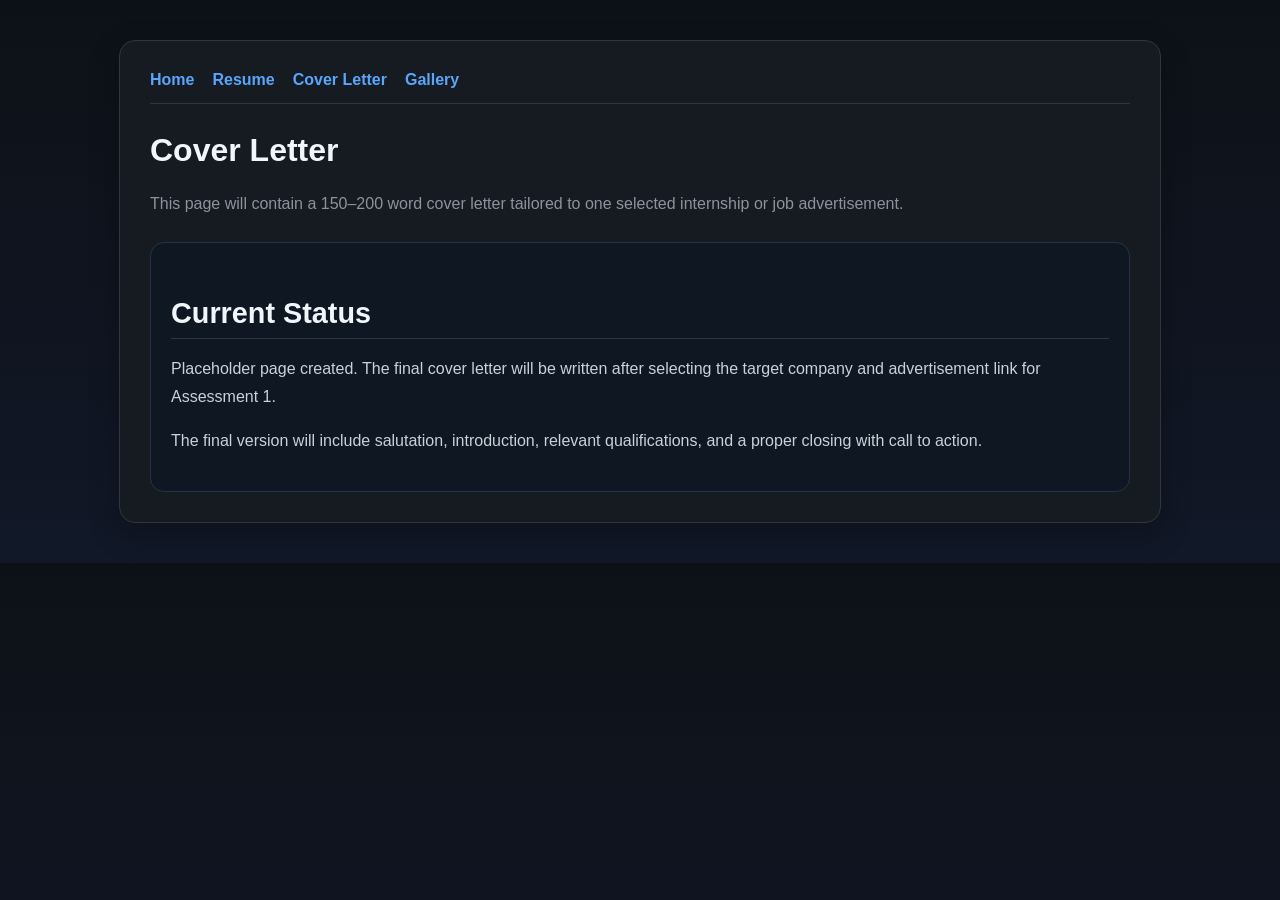
==== cover-letter.html @ 8c1e3528 "Adjusting and adding several pages to fit the description given in the Assignmnet 1 Instruction" ====
<!DOCTYPE html>
<html lang="en">
<head>
  <meta charset="UTF-8">
  <meta name="viewport" content="width=device-width, initial-scale=1.0">
  <title>Cover Letter | Muhammad Hakim</title>
  <link rel="stylesheet" href="style.css">
</head>
<body>
  <div class="container">

    <nav class="navbar">
      <a href="index.html">Home</a>
      <a href="resume.html">Resume</a>
      <a href="cover-letter.html">Cover Letter</a>
      <a href="gallery.html">Gallery</a>
    </nav>

    <header class="simple-header">
      <h1 class="page-title">Cover Letter</h1>
      <p class="note">
        This page will contain a 150–200 word cover letter tailored to one selected internship or job advertisement.
      </p>
    </header>

    <div class="placeholder-box">
      <h2>Current Status</h2>
      <p>
        Placeholder page created. The final cover letter will be written after selecting the target
        company and advertisement link for Assessment 1.
      </p>
      <p>
        The final version will include salutation, introduction, relevant qualifications,
        and a proper closing with call to action.
      </p>
    </div>

  </div>
</body>
</html>
---- style.css ----
body {
  font-family: -apple-system, BlinkMacSystemFont, "Segoe UI", Arial, sans-serif;
  background: linear-gradient(180deg, #0d1117 0%, #111827 100%);
  margin: 0;
  padding: 0;
  color: #c9d1d9;
}

.container {
  max-width: 980px;
  margin: 40px auto;
  padding: 30px;
  background: rgba(22, 27, 34, 0.96);
  border-radius: 16px;
  border: 1px solid #30363d;
  box-shadow: 0 10px 30px rgba(0, 0, 0, 0.25);
}

.navbar {
  display: flex;
  gap: 18px;
  margin-bottom: 28px;
  padding-bottom: 14px;
  border-bottom: 1px solid #30363d;
  flex-wrap: wrap;
}

.navbar a {
  color: #58a6ff;
  text-decoration: none;
  font-weight: 600;
}

.navbar a:hover {
  text-decoration: underline;
}

.hero {
  display: grid;
  grid-template-columns: 1.5fr 1fr;
  gap: 28px;
  align-items: center;
  margin-bottom: 28px;
}

.hero-text h1 {
  margin: 0;
  font-size: 2.5rem;
  color: #f0f6fc;
}

.eyebrow {
  color: #58a6ff;
  text-transform: uppercase;
  letter-spacing: 0.08em;
  font-size: 0.8rem;
  margin-bottom: 10px;
}

.subtitle {
  color: #8b949e;
  margin-top: 8px;
  margin-bottom: 18px;
  font-size: 1.08rem;
}

.intro {
  margin: 0;
  line-height: 1.8;
}

.hero-links {
  display: flex;
  gap: 12px;
  flex-wrap: wrap;
  margin-top: 22px;
}

.button {
  display: inline-block;
  padding: 10px 16px;
  border-radius: 999px;
  text-decoration: none;
  font-weight: 600;
  transition: 0.2s ease;
}

.button.primary {
  background: #238636;
  color: #ffffff;
  border: 1px solid #2ea043;
}

.button.primary:hover {
  background: #2ea043;
  text-decoration: none;
}

.button.secondary {
  background: transparent;
  color: #58a6ff;
  border: 1px solid #30363d;
}

.button.secondary:hover {
  background: #1f2937;
  text-decoration: none;
}

.hero-image {
  display: flex;
  justify-content: center;
}

.hero-image img {
  width: 100%;
  max-width: 300px;
  aspect-ratio: 3 / 4;
  object-fit: cover;
  border-radius: 18px;
  border: 1px solid #30363d;
  box-shadow: 0 8px 24px rgba(0, 0, 0, 0.28);
}

.simple-header {
  margin-bottom: 24px;
}

h1.page-title,
h2,
h3 {
  color: #f0f6fc;
}

h2 {
  margin-top: 34px;
  margin-bottom: 16px;
  border-bottom: 1px solid #30363d;
  padding-bottom: 8px;
  font-size: 1.8rem;
}

.project {
  margin-top: 24px;
  padding: 20px;
  background: #0f1722;
  border: 1px solid #273244;
  border-radius: 14px;
  transition: transform 0.18s ease, border-color 0.18s ease, box-shadow 0.18s ease;
}

.project:hover {
  transform: translateY(-3px);
  border-color: #3b82f6;
  box-shadow: 0 10px 22px rgba(0, 0, 0, 0.18);
}

.project h3 {
  margin-top: 0;
  margin-bottom: 12px;
  font-size: 1.35rem;
}

p {
  line-height: 1.75;
}

ul {
  margin-top: 12px;
  padding-left: 22px;
  line-height: 1.75;
}

.project-links {
  margin-top: 16px;
  margin-bottom: 0;
}

.skills {
  display: flex;
  flex-wrap: wrap;
  gap: 10px;
  list-style: none;
  padding: 0;
  margin: 0;
}

.skills li {
  background: #21262d;
  color: #c9d1d9;
  padding: 8px 12px;
  border-radius: 999px;
  border: 1px solid #30363d;
  font-size: 0.95rem;
}

a {
  color: #58a6ff;
  text-decoration: none;
  font-weight: 500;
}

a:hover {
  text-decoration: underline;
}

.placeholder-box {
  background: #0f1722;
  border: 1px solid #273244;
  border-radius: 14px;
  padding: 20px;
  margin-top: 20px;
}

.note {
  color: #8b949e;
}

.gallery-grid {
  display: grid;
  grid-template-columns: repeat(auto-fit, minmax(230px, 1fr));
  gap: 18px;
  margin-top: 20px;
}

.gallery-item {
  background: #0f1722;
  border: 1px solid #273244;
  border-radius: 14px;
  padding: 14px;
}

.gallery-item img {
  width: 100%;
  border-radius: 10px;
  display: block;
  margin-bottom: 10px;
  object-fit: cover;
}

@media (max-width: 820px) {
  .hero {
    grid-template-columns: 1fr;
  }

  .hero-image {
    justify-content: flex-start;
  }

  .hero-image img {
    max-width: 260px;
  }
}

@media (max-width: 700px) {
  .container {
    margin: 18px 12px;
    padding: 20px;
  }

  .hero-text h1 {
    font-size: 2rem;
  }

  h2 {
    font-size: 1.45rem;
  }

  .project h3 {
    font-size: 1.2rem;
  }
}
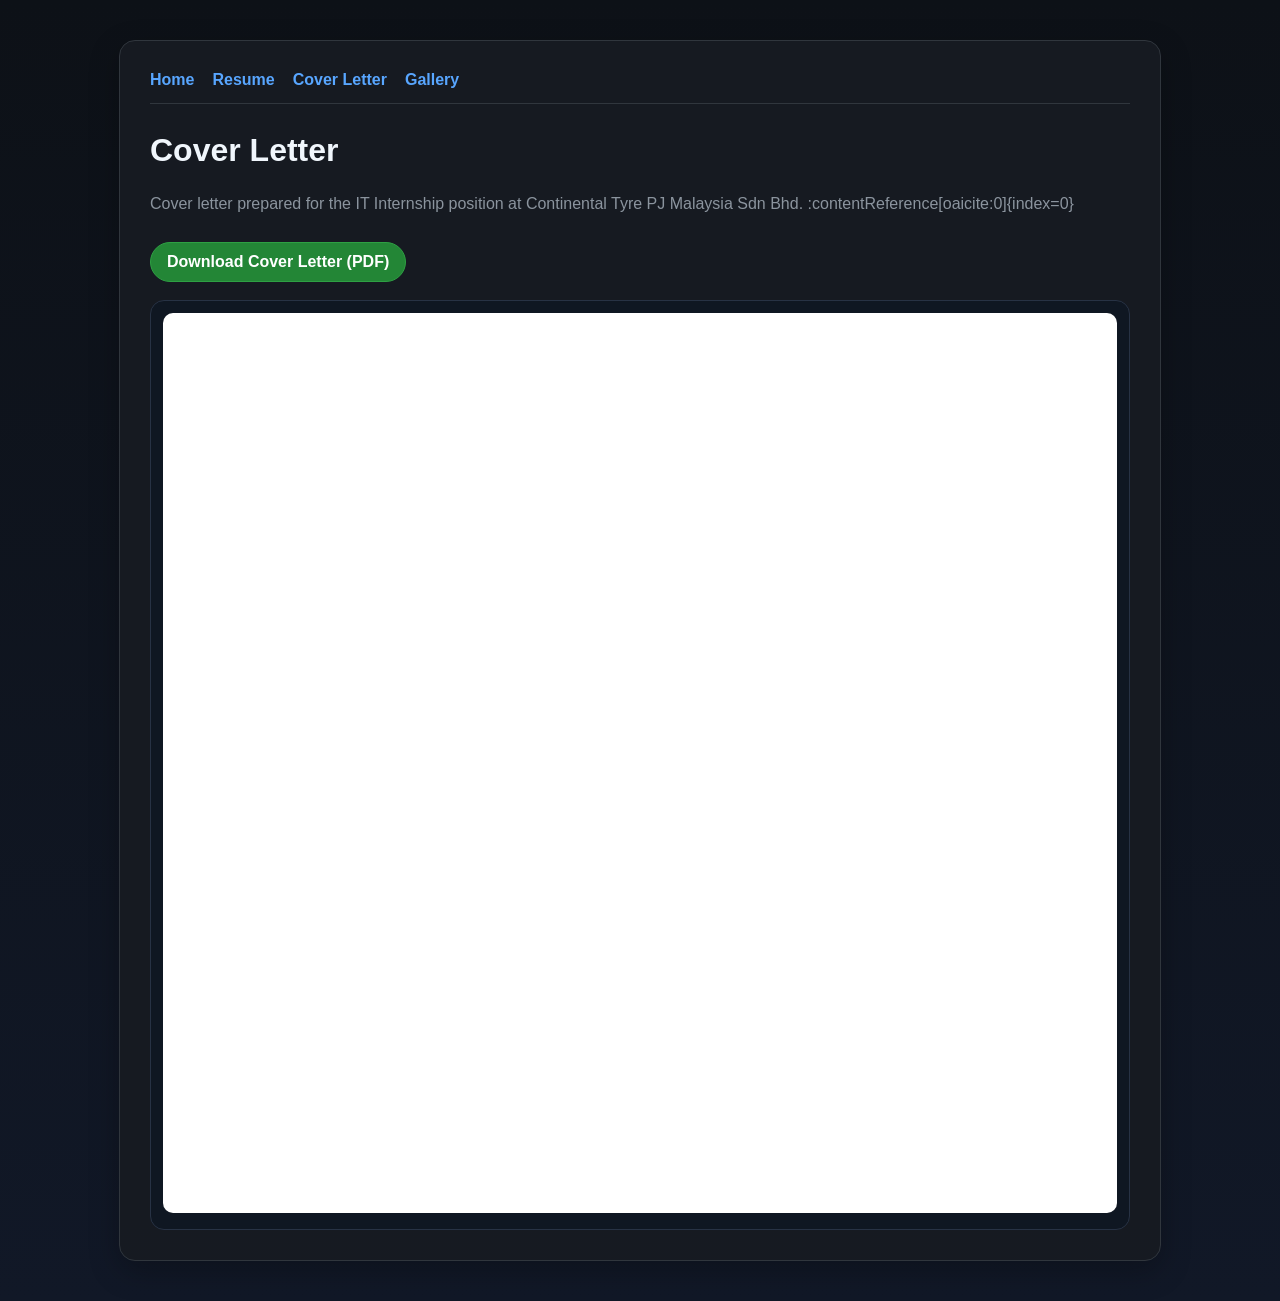
==== commit 0c4db288: "Adding cover letter into the portfolio" ====
--- a/cover-letter.html
+++ b/cover-letter.html
@@ -19,21 +19,24 @@
     <header class="simple-header">
       <h1 class="page-title">Cover Letter</h1>
       <p class="note">
-        This page will contain a 150–200 word cover letter tailored to one selected internship or job advertisement.
+        Cover letter prepared for the IT Internship position at Continental Tyre PJ Malaysia Sdn Bhd. :contentReference[oaicite:0]{index=0}
       </p>
     </header>
 
-    <div class="placeholder-box">
-      <h2>Current Status</h2>
-      <p>
-        Placeholder page created. The final cover letter will be written after selecting the target
-        company and advertisement link for Assessment 1.
-      </p>
-      <p>
-        The final version will include salutation, introduction, relevant qualifications,
-        and a proper closing with call to action.
-      </p>
-    </div>
+    <section class="pdf-section">
+      <div class="pdf-actions">
+        <a class="button primary" href="files/COVER-LETTER-MUHAMMAD-HAKIM-ZAABA.pdf" download>
+          Download Cover Letter (PDF)
+        </a>
+      </div>
+
+      <div class="pdf-viewer">
+        <iframe
+          src="files/COVER-LETTER-MUHAMMAD-HAKIM-ZAABA.pdf"
+          title="Muhammad Hakim Cover Letter PDF">
+        </iframe>
+      </div>
+    </section>
 
   </div>
 </body>
--- a/style.css
+++ b/style.css
@@ -117,6 +117,7 @@
   max-width: 300px;
   aspect-ratio: 3 / 4;
   object-fit: cover;
+  object-position: 53% center;
   border-radius: 18px;
   border: 1px solid #30363d;
   box-shadow: 0 8px 24px rgba(0, 0, 0, 0.28);
@@ -270,3 +271,33 @@
     font-size: 1.2rem;
   }
 }
+
+.pdf-section {
+  margin-top: 20px;
+}
+
+.pdf-actions {
+  margin-bottom: 18px;
+}
+
+.pdf-viewer {
+  background: #0f1722;
+  border: 1px solid #273244;
+  border-radius: 14px;
+  padding: 12px;
+}
+
+.pdf-viewer iframe {
+  width: 100%;
+  height: 900px;
+  border: none;
+  border-radius: 10px;
+  background: #ffffff;
+}
+
+@media (max-width: 700px) {
+  .pdf-viewer iframe {
+    height: 600px;
+  }
+}
+
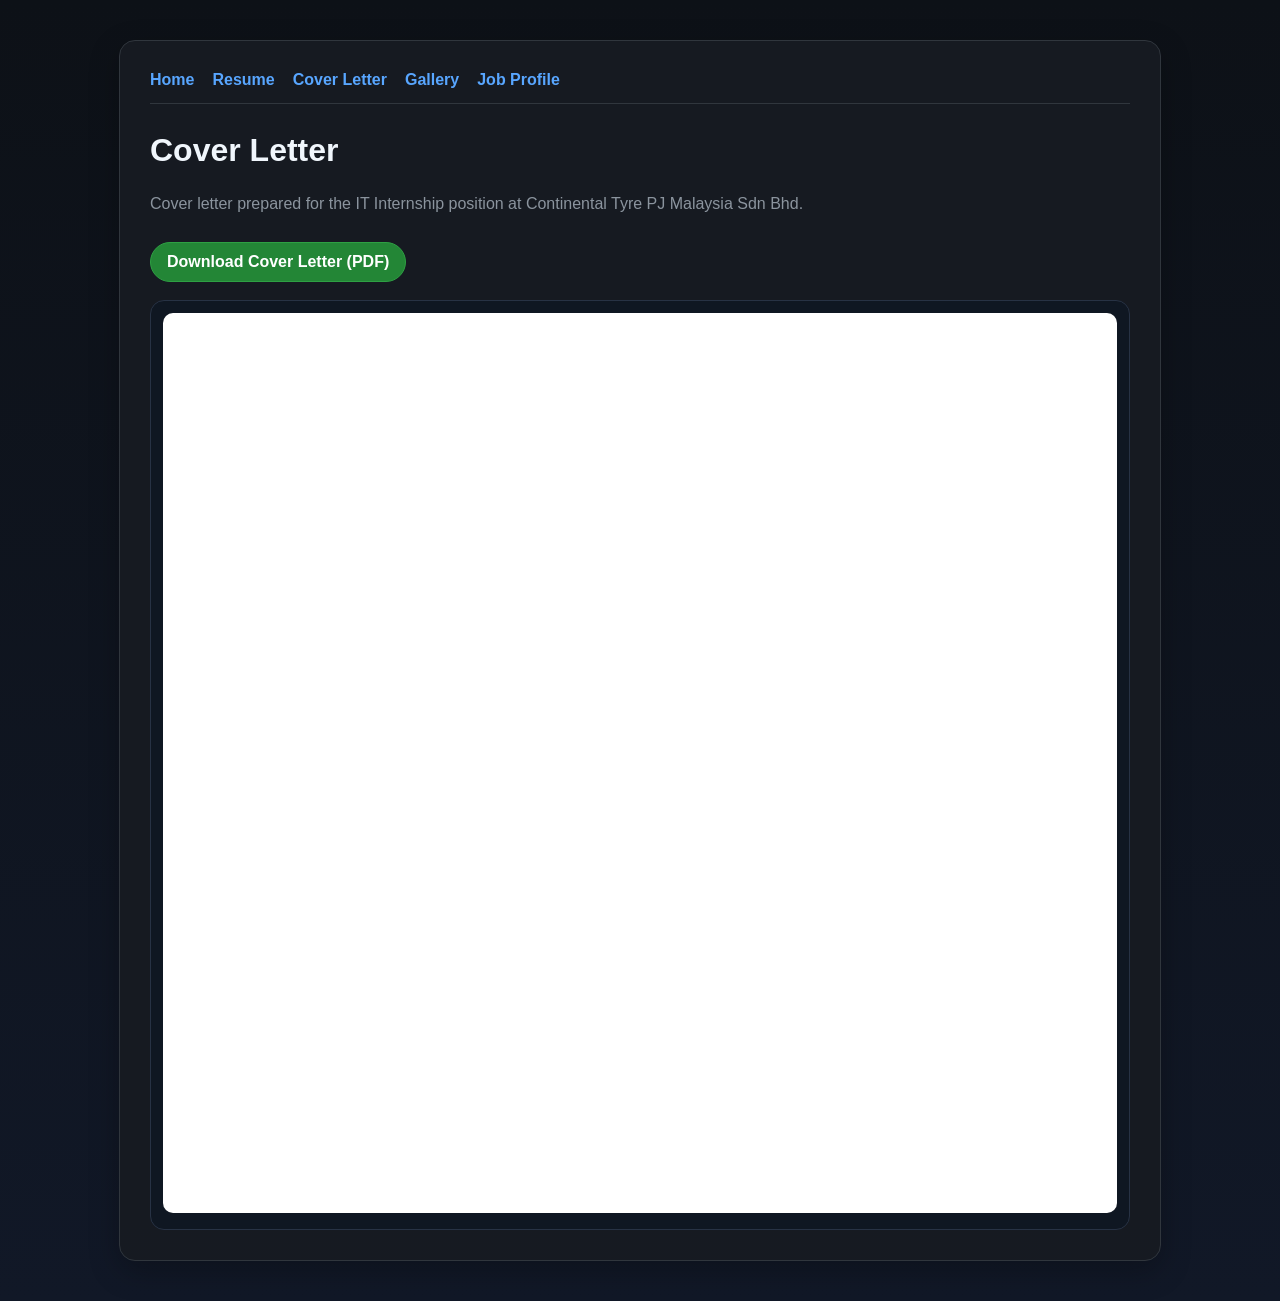
==== commit 4e36c98a: "Adding job-profile page" ====
--- a/cover-letter.html
+++ b/cover-letter.html
@@ -14,12 +14,13 @@
       <a href="resume.html">Resume</a>
       <a href="cover-letter.html">Cover Letter</a>
       <a href="gallery.html">Gallery</a>
+      <a href="job-profile.html">Job Profile</a>
     </nav>
 
     <header class="simple-header">
       <h1 class="page-title">Cover Letter</h1>
       <p class="note">
-        Cover letter prepared for the IT Internship position at Continental Tyre PJ Malaysia Sdn Bhd. :contentReference[oaicite:0]{index=0}
+        Cover letter prepared for the IT Internship position at Continental Tyre PJ Malaysia Sdn Bhd.
       </p>
     </header>
 
--- a/style.css
+++ b/style.css
@@ -301,3 +301,35 @@
   }
 }
 
+.profile-card {
+  margin-top: 20px;
+  padding: 20px;
+  background: #0f1722;
+  border: 1px solid #273244;
+  border-radius: 14px;
+}
+
+.profile-actions {
+  margin-top: 18px;
+}
+
+.job-profile-preview {
+  background: #0f1722;
+  border: 1px solid #273244;
+  border-radius: 14px;
+  padding: 14px;
+  margin-top: 18px;
+}
+
+.job-profile-preview img {
+  width: 100%;
+  display: block;
+  border-radius: 10px;
+  object-fit: cover;
+}
+
+.caption {
+  margin-top: 10px;
+  color: #8b949e;
+  font-size: 0.95rem;
+}
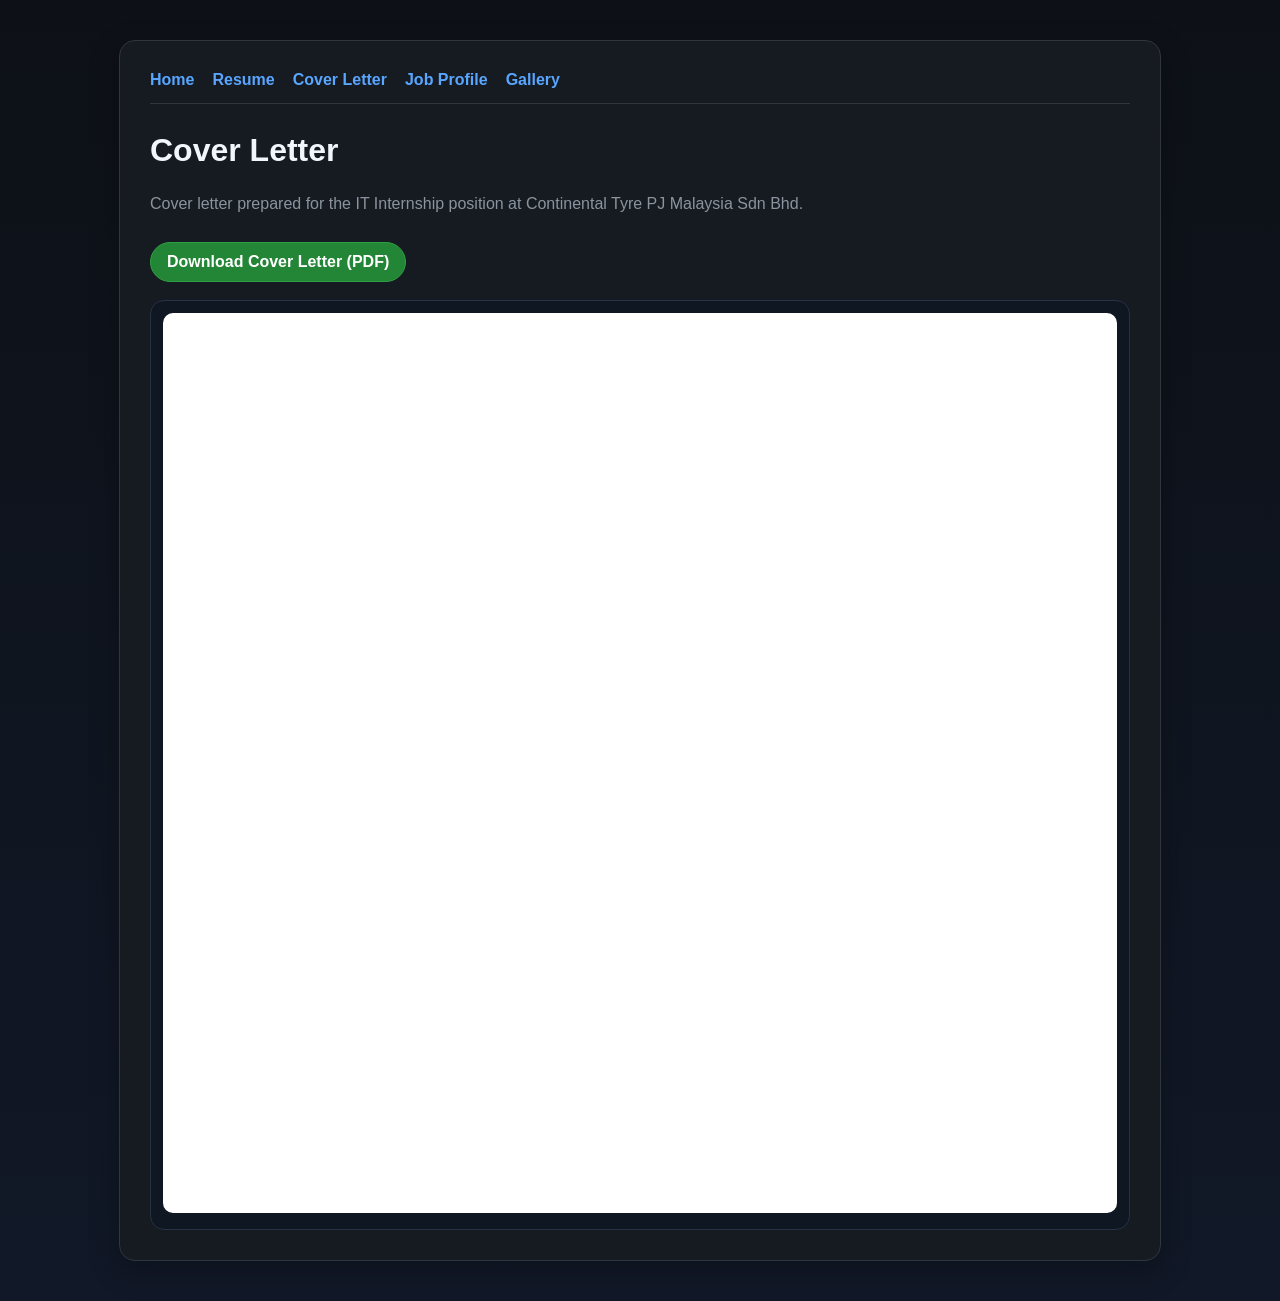
==== commit 501aa65c: "Writing the same format for resume page" ====
--- a/cover-letter.html
+++ b/cover-letter.html
@@ -13,8 +13,8 @@
       <a href="index.html">Home</a>
       <a href="resume.html">Resume</a>
       <a href="cover-letter.html">Cover Letter</a>
+      <a href="job-profile.html">Job Profile</a>
       <a href="gallery.html">Gallery</a>
-      <a href="job-profile.html">Job Profile</a>
     </nav>
 
     <header class="simple-header">
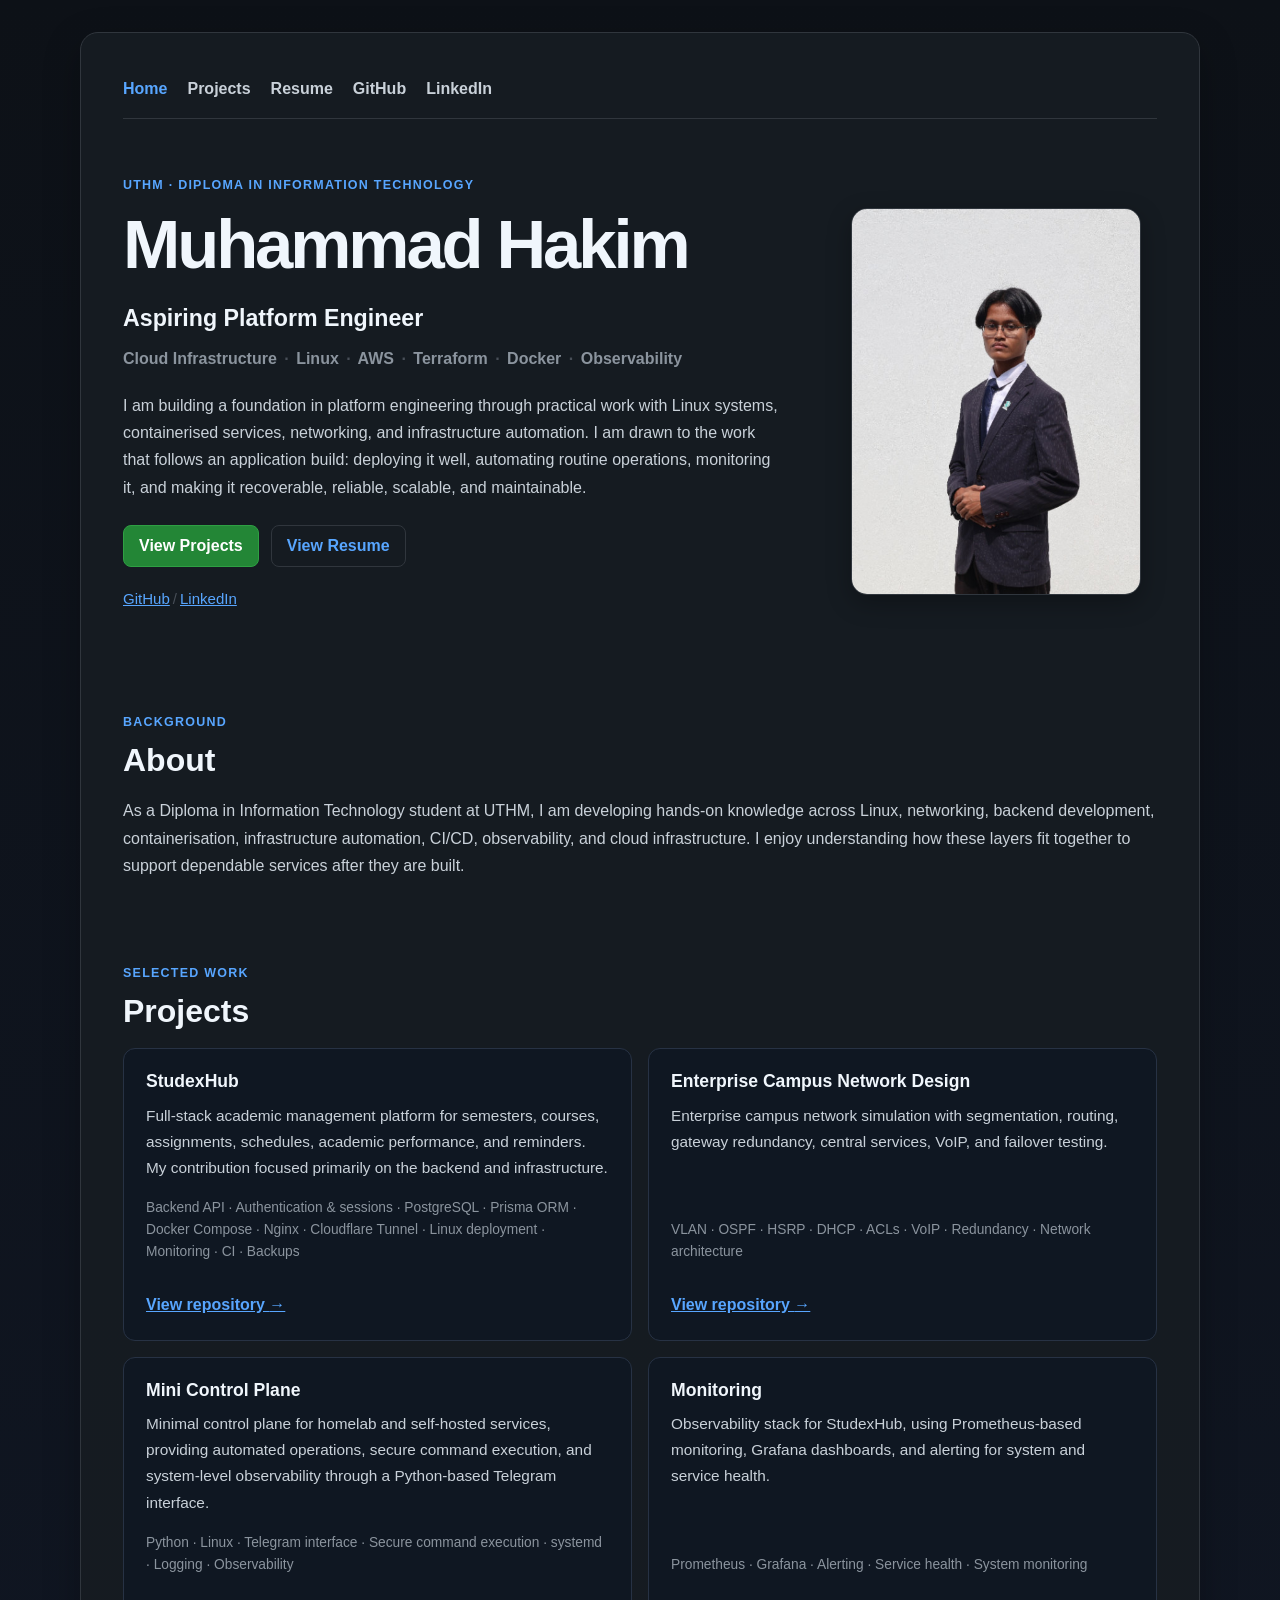
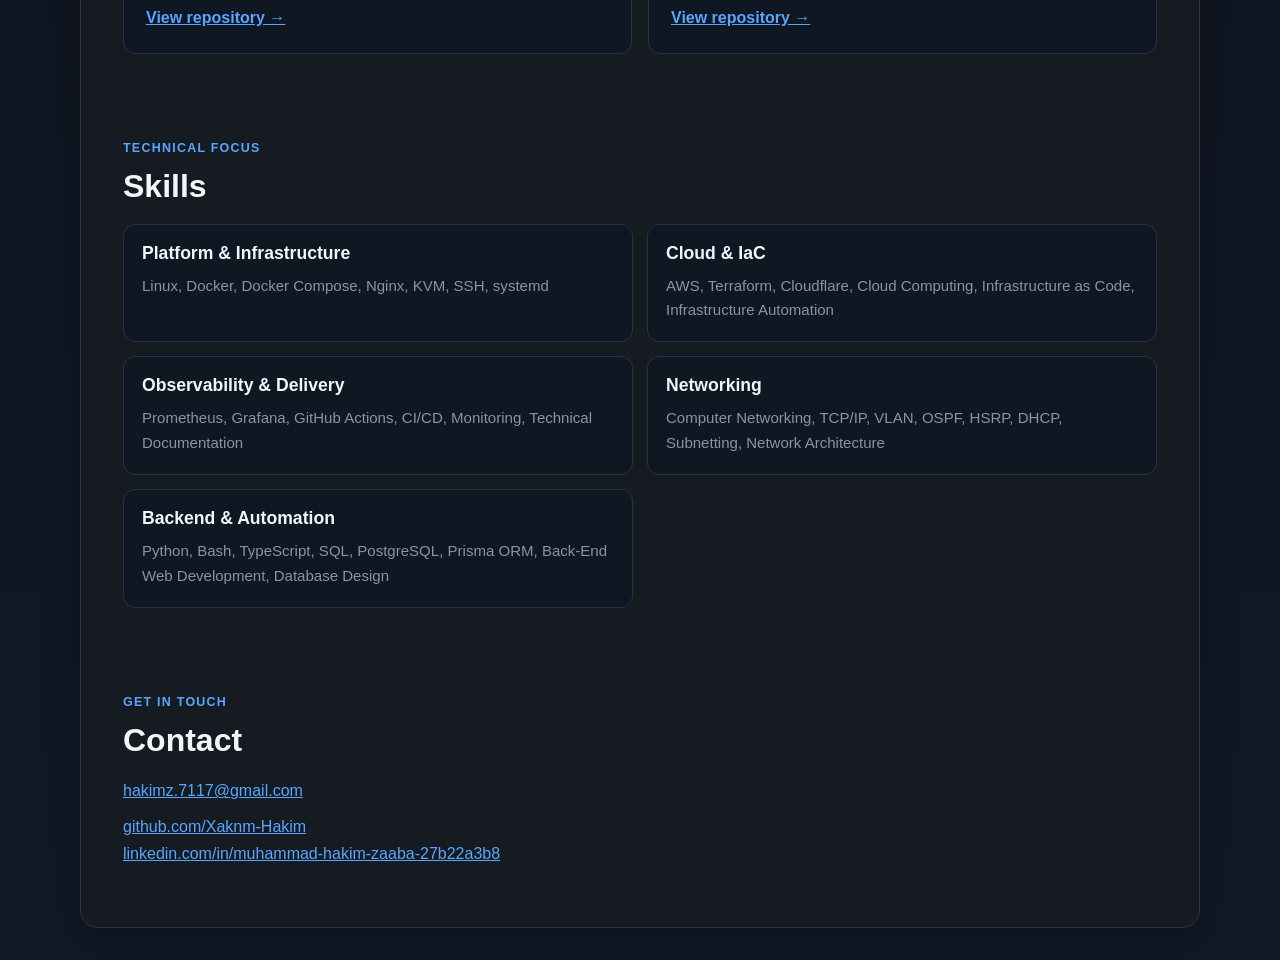
==== commit 3a8249cf: "feat: Change from coursework to personalized generic portfolio" ====
--- a/cover-letter.html
+++ b/cover-letter.html
@@ -1,44 +1 @@
-<!DOCTYPE html>
-<html lang="en">
-<head>
-  <meta charset="UTF-8">
-  <meta name="viewport" content="width=device-width, initial-scale=1.0">
-  <title>Cover Letter | Muhammad Hakim</title>
-  <link rel="stylesheet" href="style.css">
-</head>
-<body>
-  <div class="container">
-
-    <nav class="navbar">
-      <a href="index.html">Home</a>
-      <a href="resume.html">Resume</a>
-      <a href="cover-letter.html">Cover Letter</a>
-      <a href="job-profile.html">Job Profile</a>
-      <a href="gallery.html">Gallery</a>
-    </nav>
-
-    <header class="simple-header">
-      <h1 class="page-title">Cover Letter</h1>
-      <p class="note">
-        Cover letter prepared for the IT Internship position at Continental Tyre PJ Malaysia Sdn Bhd.
-      </p>
-    </header>
-
-    <section class="pdf-section">
-      <div class="pdf-actions">
-        <a class="button primary" href="files/COVER-LETTER-MUHAMMAD-HAKIM-ZAABA.pdf" download>
-          Download Cover Letter (PDF)
-        </a>
-      </div>
-
-      <div class="pdf-viewer">
-        <iframe
-          src="files/COVER-LETTER-MUHAMMAD-HAKIM-ZAABA.pdf"
-          title="Muhammad Hakim Cover Letter PDF">
-        </iframe>
-      </div>
-    </section>
-
-  </div>
-</body>
-</html>
+<!DOCTYPE html><html lang="en"><head><meta charset="UTF-8"><meta name="viewport" content="width=device-width, initial-scale=1.0"><meta http-equiv="refresh" content="0; url=index.html"><title>Muhammad Hakim | Portfolio</title></head><body><p>This page has moved to <a href="index.html">Muhammad Hakim's portfolio</a>.</p></body></html>
